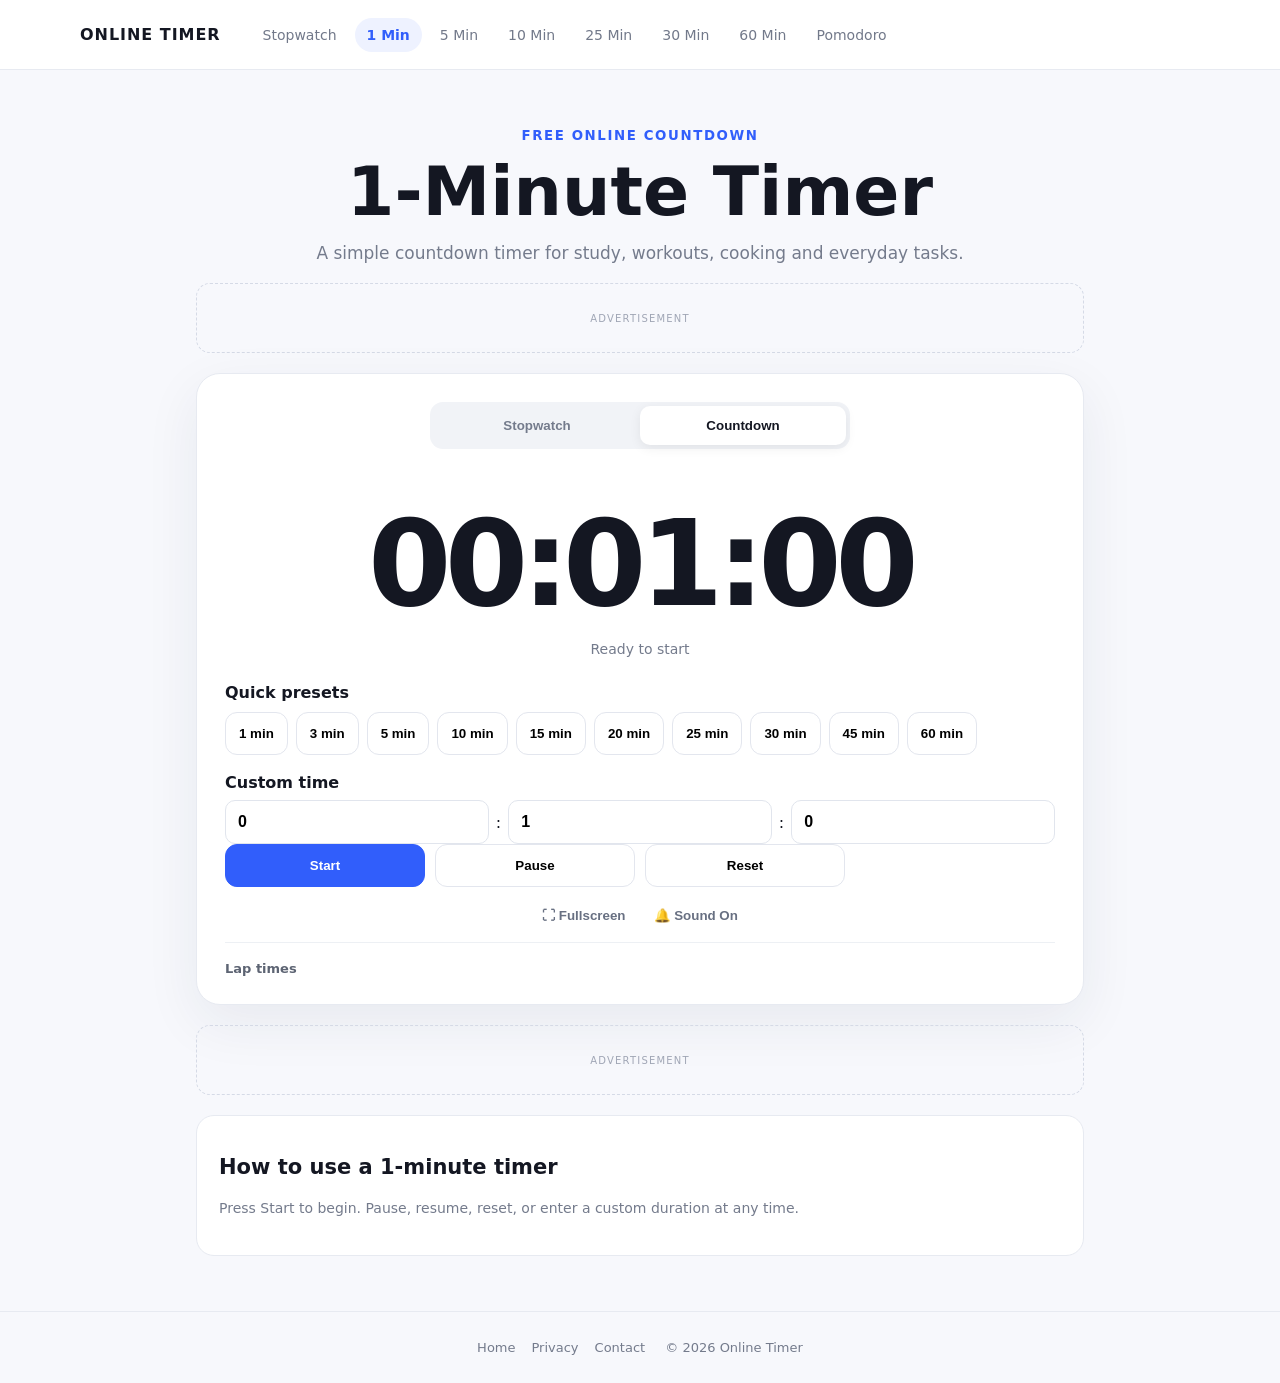
==== 1-minute-timer.html @ db13fb1a "Add files via upload" ====
<!doctype html><html lang="en"><head><meta charset="utf-8"><meta name="viewport" content="width=device-width,initial-scale=1"><meta name="description" content="Free 1-minute online countdown timer."><link rel="stylesheet" href="/style.css"><title>1-Minute Timer — Online Timer</title></head><body data-mode="countdown" data-seconds="60"><header><a class="brand" href="/">ONLINE TIMER</a><nav><a href="/">Stopwatch</a><a class="active" href="/1-minute-timer.html">1 Min</a><a href="/5-minute-timer.html">5 Min</a><a href="/10-minute-timer.html">10 Min</a><a href="/25-minute-timer.html">25 Min</a><a href="/30-minute-timer.html">30 Min</a><a href="/60-minute-timer.html">60 Min</a><a href="/pomodoro-timer.html">Pomodoro</a></nav></header><main><section class="hero"><small>FREE ONLINE COUNTDOWN</small><h1>1-Minute Timer</h1><p>A simple countdown timer for study, workouts, cooking and everyday tasks.</p></section><div class="ad">ADVERTISEMENT</div><section class="card"><div class="tabs"><button id="swTab">Stopwatch</button><button id="cdTab" class="active">Countdown</button></div><div id="display">00:00:00</div><div id="status">Ready to start</div><div id="settings"><b>Quick presets</b><div class="presets"><button data-p="60">1 min</button><button data-p="180">3 min</button><button data-p="300">5 min</button><button data-p="600">10 min</button><button data-p="900">15 min</button><button data-p="1200">20 min</button><button data-p="1500">25 min</button><button data-p="1800">30 min</button><button data-p="2700">45 min</button><button data-p="3600">60 min</button></div><b>Custom time</b><div class="inputs"><input id="h" type="number" min="0" value="0"><span>:</span><input id="m" type="number" min="0" max="59" value="1"><span>:</span><input id="s" type="number" min="0" max="59" value="0"></div></div><div class="controls"><button id="start" class="primary">Start</button><button id="pause">Pause</button><button id="lap">Lap</button><button id="reset">Reset</button></div><div class="tools"><button id="full">⛶ Fullscreen</button><button id="sound">🔔 Sound On</button></div><div id="laps"><b>Lap times</b><div id="lapList"></div></div></section><div class="ad">ADVERTISEMENT</div><section class="copy"><h2>How to use a 1-minute timer</h2><p>Press Start to begin. Pause, resume, reset, or enter a custom duration at any time.</p></section></main><footer><a href="/">Home</a><a href="/privacy.html">Privacy</a><a href="/contact.html">Contact</a> © 2026 Online Timer</footer><script src="/app.js"></script></body></html>
---- style.css ----
*{box-sizing:border-box}body{margin:0;background:#f7f8fc;color:#141722;font-family:system-ui,-apple-system,Segoe UI,sans-serif}a{text-decoration:none;color:inherit}header{height:70px;background:#fff;border-bottom:1px solid #e7eaf1;display:flex;align-items:center;gap:30px;padding:0 max(16px,calc((100% - 1120px)/2));position:sticky;top:0;z-index:5}.brand{font-weight:900;letter-spacing:.06em;white-space:nowrap}nav{display:flex;gap:6px;overflow:auto}nav a{padding:9px 12px;border-radius:99px;color:#72798a;font-size:14px;white-space:nowrap}nav a.active,nav a:hover{background:#eef2ff;color:#315efb;font-weight:700}main{max-width:920px;margin:auto;padding:55px 16px}.hero{text-align:center}.hero small{color:#315efb;font-weight:800;letter-spacing:.12em}.hero h1{font-size:clamp(42px,8vw,68px);line-height:1;margin:14px 0}.hero p{color:#747b8c;font-size:17px}.ad{height:70px;border:1px dashed #d5dae6;border-radius:14px;display:flex;align-items:center;justify-content:center;color:#a0a6b5;font-size:10px;letter-spacing:.12em;margin:20px 0}.card{background:#fff;border:1px solid #e7eaf1;border-radius:24px;padding:28px;box-shadow:0 18px 55px #1a264812}.tabs{display:grid;grid-template-columns:1fr 1fr;background:#f1f3f7;padding:4px;border-radius:13px;max-width:420px;margin:auto}.tabs button{border:0;background:none;padding:12px;border-radius:10px;font-weight:800;color:#747b8c}.tabs button.active{background:#fff;color:#141722;box-shadow:0 3px 12px #00000012}.tabs button{cursor:pointer}#display{text-align:center;font-size:clamp(48px,12vw,120px);font-weight:800;letter-spacing:-.055em;font-variant-numeric:tabular-nums;margin:45px 0 8px;white-space:nowrap}#status{text-align:center;color:#747b8c;font-size:14px;margin-bottom:26px}.controls{display:grid;grid-template-columns:repeat(4,1fr);gap:10px}.controls button,.presets button{border:1px solid #e3e6ee;background:#fff;border-radius:12px;padding:13px;font-weight:750;cursor:pointer}.controls .primary{background:#315efb;color:#fff;border-color:#315efb}.tools{text-align:center;margin:18px}.tools button{border:0;background:none;color:#687082;margin:0 8px;cursor:pointer;font-weight:650}.presets{display:flex;gap:8px;flex-wrap:wrap;margin:10px 0 18px}.inputs{display:flex;align-items:center;gap:7px;margin-top:8px}.inputs input{width:100%;padding:12px;border:1px solid #e1e5ed;border-radius:10px;font-size:16px;font-weight:700}.hidden{display:none!important}#laps{border-top:1px solid #edf0f4;padding-top:18px;color:#5d6473;font-size:13px}.lap{display:grid;grid-template-columns:60px 1fr 1fr;padding:9px 0;border-bottom:1px solid #f0f1f4}.info{display:grid;grid-template-columns:repeat(3,1fr);gap:14px;margin:20px 0}.info article,.copy{background:#fff;border:1px solid #e7eaf1;border-radius:18px;padding:22px}.info h2{font-size:16px}.info p,.copy p{color:#747b8c;line-height:1.6;font-size:14px}.copy h2{font-size:21px}footer{text-align:center;border-top:1px solid #e7eaf1;padding:28px;color:#747b8c;font-size:13px}footer a{margin-right:16px}body.fs{background:#0d1020}body.fs header,body.fs .hero,body.fs .ad,body.fs .info,body.fs .copy,body.fs footer{display:none}body.fs main{max-width:none;padding:0;height:100vh;display:flex;align-items:center}.fs .card{width:100%;height:100vh;border:0;border-radius:0;display:flex;flex-direction:column;justify-content:center}.fs #display{font-size:clamp(70px,18vw,220px)}@media(max-width:700px){header{height:62px;padding:0 12px;gap:14px}.brand{font-size:14px}nav a{font-size:12px;padding:8px 9px}main{padding:35px 12px}.card{padding:18px 13px}.controls{grid-template-columns:1fr 1fr}.info{grid-template-columns:1fr}.ad{height:58px}#display{font-size:clamp(42px,14vw,82px)}}
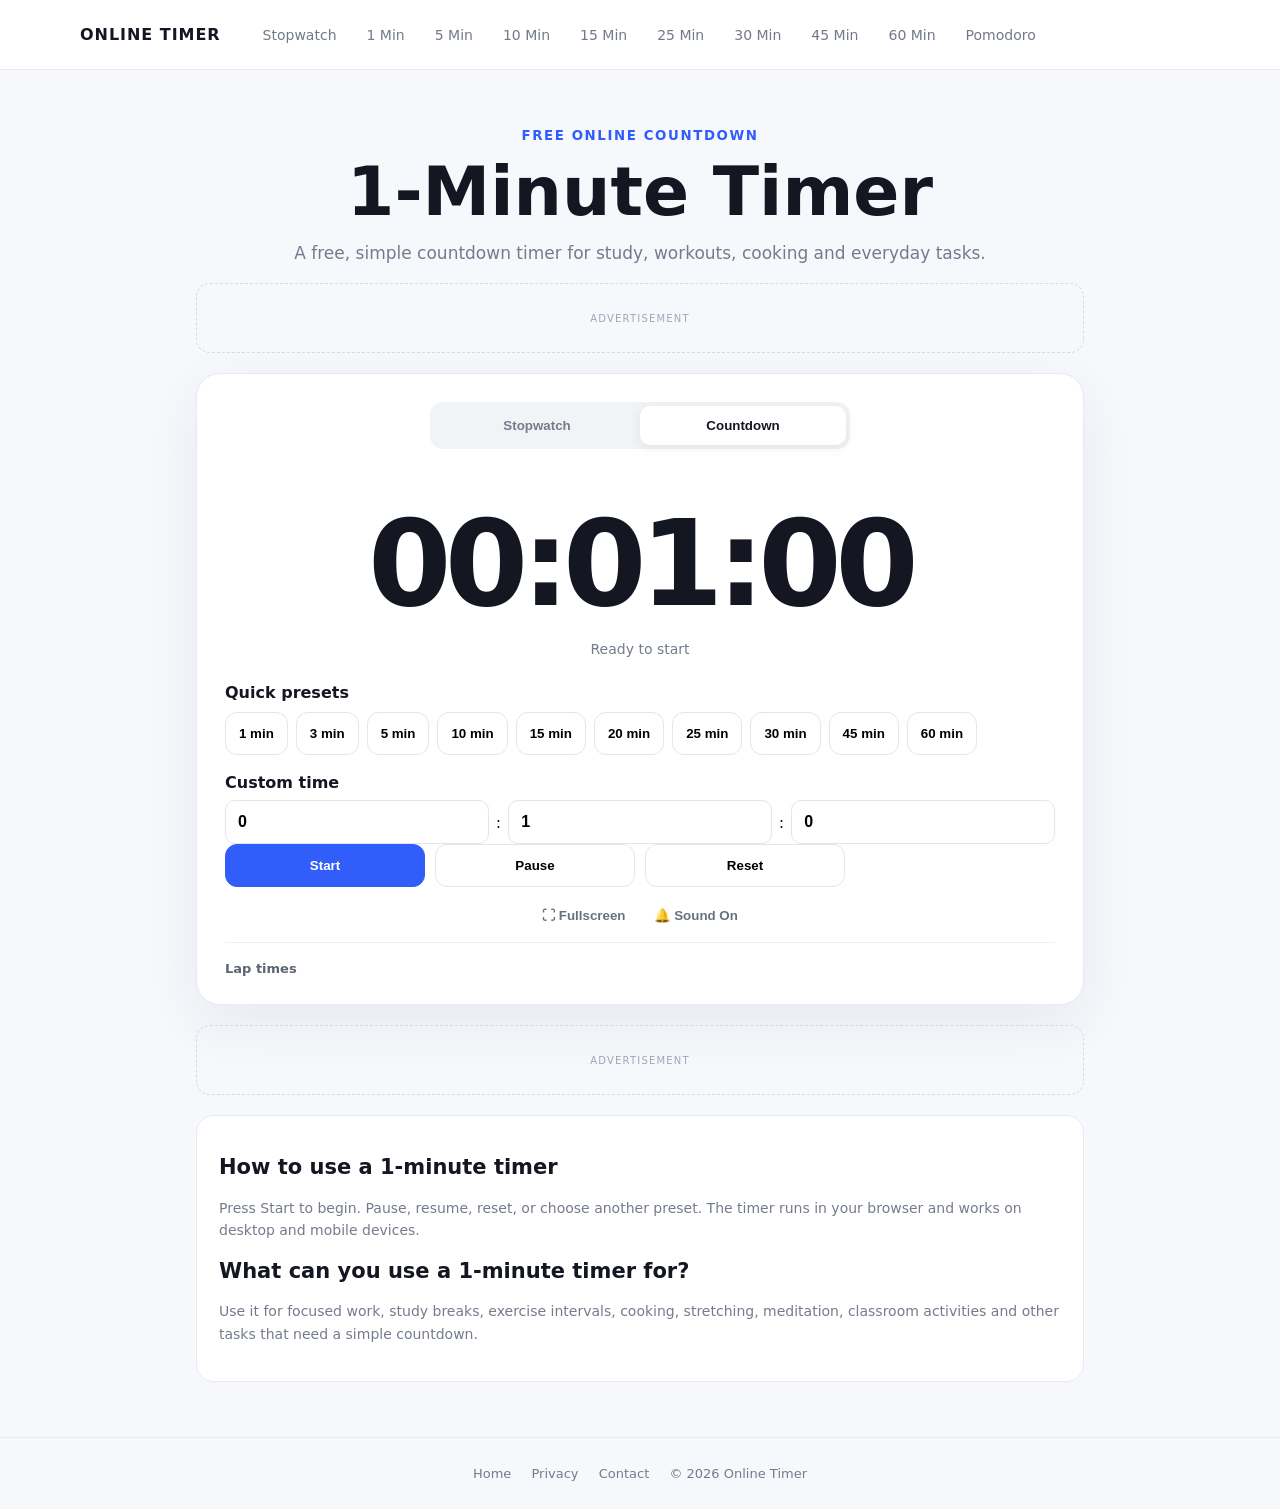
==== commit 9c552e3f: "Add files via upload" ====
--- a/1-minute-timer.html
+++ b/1-minute-timer.html
@@ -1 +1 @@
-<!doctype html><html lang="en"><head><meta charset="utf-8"><meta name="viewport" content="width=device-width,initial-scale=1"><meta name="description" content="Free 1-minute online countdown timer."><link rel="stylesheet" href="/style.css"><title>1-Minute Timer — Online Timer</title></head><body data-mode="countdown" data-seconds="60"><header><a class="brand" href="/">ONLINE TIMER</a><nav><a href="/">Stopwatch</a><a class="active" href="/1-minute-timer.html">1 Min</a><a href="/5-minute-timer.html">5 Min</a><a href="/10-minute-timer.html">10 Min</a><a href="/25-minute-timer.html">25 Min</a><a href="/30-minute-timer.html">30 Min</a><a href="/60-minute-timer.html">60 Min</a><a href="/pomodoro-timer.html">Pomodoro</a></nav></header><main><section class="hero"><small>FREE ONLINE COUNTDOWN</small><h1>1-Minute Timer</h1><p>A simple countdown timer for study, workouts, cooking and everyday tasks.</p></section><div class="ad">ADVERTISEMENT</div><section class="card"><div class="tabs"><button id="swTab">Stopwatch</button><button id="cdTab" class="active">Countdown</button></div><div id="display">00:00:00</div><div id="status">Ready to start</div><div id="settings"><b>Quick presets</b><div class="presets"><button data-p="60">1 min</button><button data-p="180">3 min</button><button data-p="300">5 min</button><button data-p="600">10 min</button><button data-p="900">15 min</button><button data-p="1200">20 min</button><button data-p="1500">25 min</button><button data-p="1800">30 min</button><button data-p="2700">45 min</button><button data-p="3600">60 min</button></div><b>Custom time</b><div class="inputs"><input id="h" type="number" min="0" value="0"><span>:</span><input id="m" type="number" min="0" max="59" value="1"><span>:</span><input id="s" type="number" min="0" max="59" value="0"></div></div><div class="controls"><button id="start" class="primary">Start</button><button id="pause">Pause</button><button id="lap">Lap</button><button id="reset">Reset</button></div><div class="tools"><button id="full">⛶ Fullscreen</button><button id="sound">🔔 Sound On</button></div><div id="laps"><b>Lap times</b><div id="lapList"></div></div></section><div class="ad">ADVERTISEMENT</div><section class="copy"><h2>How to use a 1-minute timer</h2><p>Press Start to begin. Pause, resume, reset, or enter a custom duration at any time.</p></section></main><footer><a href="/">Home</a><a href="/privacy.html">Privacy</a><a href="/contact.html">Contact</a> © 2026 Online Timer</footer><script src="/app.js"></script></body></html>+<!doctype html><html lang="en"><head><meta charset="utf-8"><meta name="viewport" content="width=device-width,initial-scale=1"><meta name="description" content="Free 1-minute online countdown timer. Start instantly for study, workouts, cooking, focus sessions and everyday tasks."><meta name="robots" content="index,follow,max-image-preview:large"><link rel="canonical" href="https://freetimer.tmdcks1404.workers.dev/1-minute-timer.html"><meta property="og:type" content="website"><meta property="og:title" content="1-Minute Timer — Free Online Countdown Timer"><meta property="og:description" content="Free 1-minute online countdown timer. Start instantly for study, workouts, cooking, focus sessions and everyday tasks."><meta property="og:url" content="https://freetimer.tmdcks1404.workers.dev/1-minute-timer.html"><meta name="twitter:card" content="summary"><link rel="manifest" href="/manifest.webmanifest"><link rel="stylesheet" href="/style.css"><title>1-Minute Timer — Free Online Countdown Timer</title></head><body data-mode="countdown" data-seconds="60"><header><a class="brand" href="/">ONLINE TIMER</a><nav><a href="/">Stopwatch</a><a href="/1-minute-timer.html">1 Min</a><a href="/5-minute-timer.html">5 Min</a><a href="/10-minute-timer.html">10 Min</a><a href="/15-minute-timer.html">15 Min</a><a href="/25-minute-timer.html">25 Min</a><a href="/30-minute-timer.html">30 Min</a><a href="/45-minute-timer.html">45 Min</a><a href="/60-minute-timer.html">60 Min</a><a href="/pomodoro-timer.html">Pomodoro</a></nav></header><main><section class="hero"><small>FREE ONLINE COUNTDOWN</small><h1>1-Minute Timer</h1><p>A free, simple countdown timer for study, workouts, cooking and everyday tasks.</p></section><div class="ad">ADVERTISEMENT</div><section class="card"><div class="tabs"><button id="swTab">Stopwatch</button><button id="cdTab" class="active">Countdown</button></div><div id="display">00:00:00</div><div id="status">Ready to start</div><div id="settings"><b>Quick presets</b><div class="presets"><button data-p="60">1 min</button><button data-p="180">3 min</button><button data-p="300">5 min</button><button data-p="600">10 min</button><button data-p="900">15 min</button><button data-p="1200">20 min</button><button data-p="1500">25 min</button><button data-p="1800">30 min</button><button data-p="2700">45 min</button><button data-p="3600">60 min</button></div><b>Custom time</b><div class="inputs"><input id="h" type="number" min="0" value="0"><span>:</span><input id="m" type="number" min="0" max="59" value="1"><span>:</span><input id="s" type="number" min="0" max="59" value="0"></div></div><div class="controls"><button id="start" class="primary">Start</button><button id="pause">Pause</button><button id="lap">Lap</button><button id="reset">Reset</button></div><div class="tools"><button id="full">⛶ Fullscreen</button><button id="sound">🔔 Sound On</button></div><div id="laps"><b>Lap times</b><div id="lapList"></div></div></section><div class="ad">ADVERTISEMENT</div><section class="copy"><h2>How to use a 1-minute timer</h2><p>Press Start to begin. Pause, resume, reset, or choose another preset. The timer runs in your browser and works on desktop and mobile devices.</p><h2>What can you use a 1-minute timer for?</h2><p>Use it for focused work, study breaks, exercise intervals, cooking, stretching, meditation, classroom activities and other tasks that need a simple countdown.</p></section></main><footer><a href="/">Home</a> <a href="/privacy.html">Privacy</a> <a href="/contact.html">Contact</a> © 2026 Online Timer</footer><script src="/app.js"></script></body></html>
